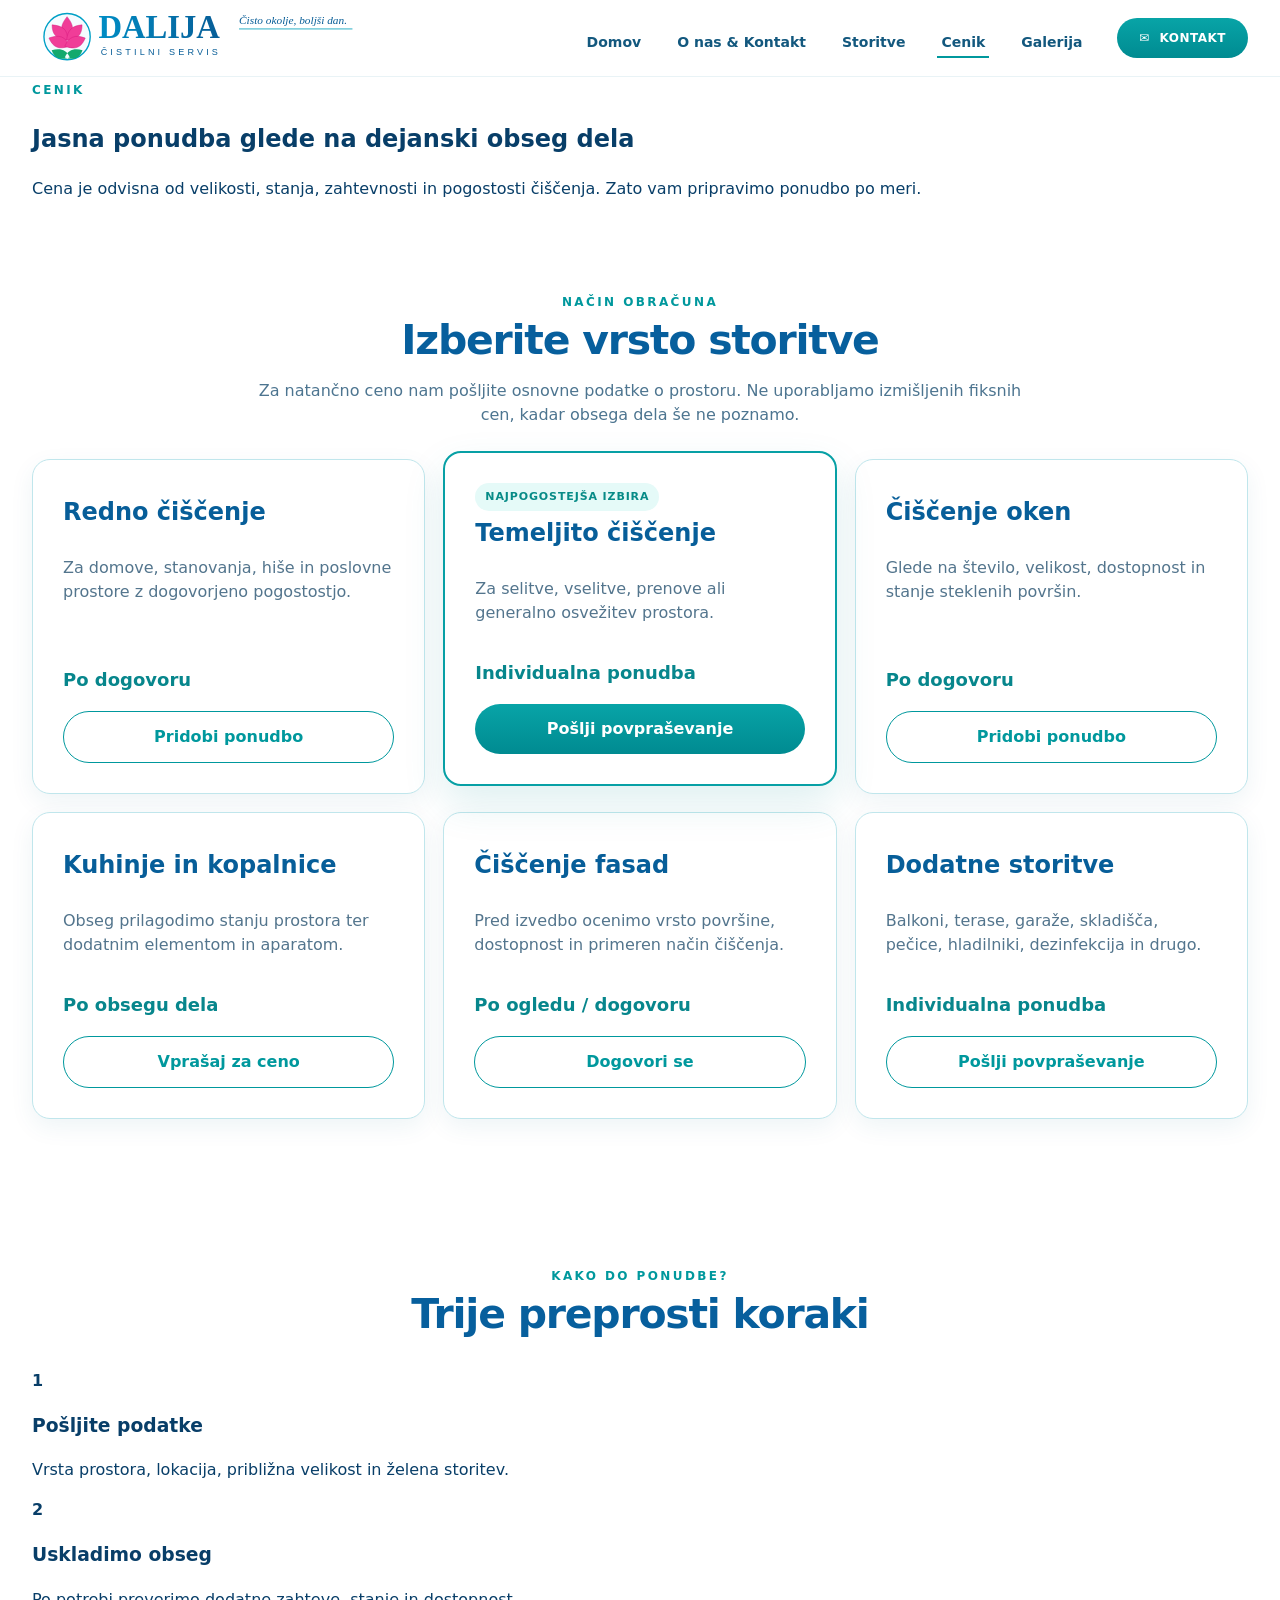
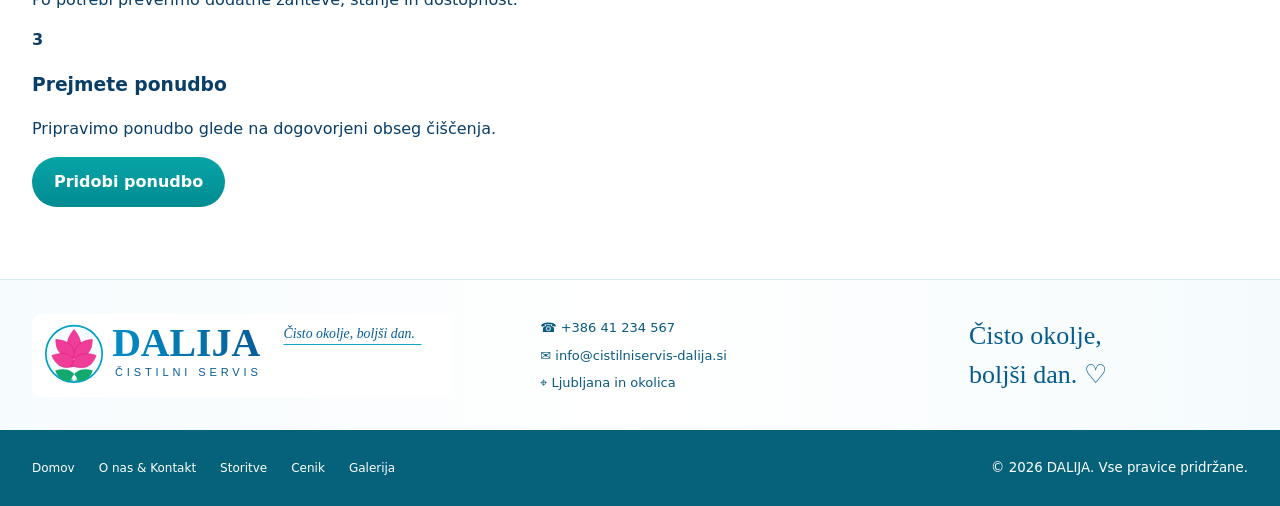
==== cenik.html @ b18b4d79 "Add dedicated Pricing page" ====
<!doctype html><html lang="sl"><head>
<meta charset="utf-8"><meta name="viewport" content="width=device-width,initial-scale=1">
<meta name="description" content="Cenik in način priprave ponudbe čistilnega servisa DALIJA.">
<title>Cenik | DALIJA</title><link rel="icon" href="assets/favicon.svg"><link rel="stylesheet" href="style.css">
</head><body><a class="skip-link" href="#main">Preskoči na vsebino</a>
<header class="site-header">
  <div class="header-inner container">
    <a class="brand" href="index.html" aria-label="DALIJA – domov">
      <img src="assets/logo.svg" alt="DALIJA čistilni servis – Čisto okolje, boljši dan.">
    </a>
    <button class="menu-toggle" type="button" aria-expanded="false" aria-controls="main-nav" aria-label="Odpri meni"><span></span><span></span><span></span></button>
    <nav class="main-nav" id="main-nav" aria-label="Glavna navigacija">
      <a href="index.html">Domov</a>
      <a href="o-nas-kontakt.html">O nas & Kontakt</a>
      <a href="storitve.html">Storitve</a>
      <a href="cenik.html" class="active">Cenik</a>
      <a href="index.html#galerija">Galerija</a>
    </nav>
    <a class="btn btn-small header-cta" href="o-nas-kontakt.html#kontakt"><span aria-hidden="true">✉</span> Kontakt</a>
  </div>
</header>
<main id="main">
<section class="page-hero page-hero-pricing"><div class="container"><span class="eyebrow">Cenik</span><h1>Jasna ponudba glede na dejanski obseg dela</h1><p>Cena je odvisna od velikosti, stanja, zahtevnosti in pogostosti čiščenja. Zato vam pripravimo ponudbo po meri.</p></div></section>
<section class="section pricing pricing-page"><div class="container">
  <div class="section-heading centered"><span>Način obračuna</span><h2>Izberite vrsto storitve</h2><p>Za natančno ceno nam pošljite osnovne podatke o prostoru. Ne uporabljamo izmišljenih fiksnih cen, kadar obsega dela še ne poznamo.</p></div>
  <div class="pricing-grid pricing-grid-page">
    <article><h3>Redno čiščenje</h3><p>Za domove, stanovanja, hiše in poslovne prostore z dogovorjeno pogostostjo.</p><strong>Po dogovoru</strong><a href="o-nas-kontakt.html#kontakt" class="btn btn-outline">Pridobi ponudbo</a></article>
    <article class="featured"><span class="tag">Najpogostejša izbira</span><h3>Temeljito čiščenje</h3><p>Za selitve, vselitve, prenove ali generalno osvežitev prostora.</p><strong>Individualna ponudba</strong><a href="o-nas-kontakt.html#kontakt" class="btn btn-primary">Pošlji povpraševanje</a></article>
    <article><h3>Čiščenje oken</h3><p>Glede na število, velikost, dostopnost in stanje steklenih površin.</p><strong>Po dogovoru</strong><a href="o-nas-kontakt.html#kontakt" class="btn btn-outline">Pridobi ponudbo</a></article>
    <article><h3>Kuhinje in kopalnice</h3><p>Obseg prilagodimo stanju prostora ter dodatnim elementom in aparatom.</p><strong>Po obsegu dela</strong><a href="o-nas-kontakt.html#kontakt" class="btn btn-outline">Vprašaj za ceno</a></article>
    <article><h3>Čiščenje fasad</h3><p>Pred izvedbo ocenimo vrsto površine, dostopnost in primeren način čiščenja.</p><strong>Po ogledu / dogovoru</strong><a href="o-nas-kontakt.html#kontakt" class="btn btn-outline">Dogovori se</a></article>
    <article><h3>Dodatne storitve</h3><p>Balkoni, terase, garaže, skladišča, pečice, hladilniki, dezinfekcija in drugo.</p><strong>Individualna ponudba</strong><a href="o-nas-kontakt.html#kontakt" class="btn btn-outline">Pošlji povpraševanje</a></article>
  </div>
</div></section>
<section class="section quote-steps"><div class="container"><div class="section-heading centered"><span>Kako do ponudbe?</span><h2>Trije preprosti koraki</h2></div>
<div class="steps-grid"><div><strong>1</strong><h3>Pošljite podatke</h3><p>Vrsta prostora, lokacija, približna velikost in želena storitev.</p></div><div><strong>2</strong><h3>Uskladimo obseg</h3><p>Po potrebi preverimo dodatne zahteve, stanje in dostopnost.</p></div><div><strong>3</strong><h3>Prejmete ponudbo</h3><p>Pripravimo ponudbo glede na dogovorjeni obseg čiščenja.</p></div></div>
<div class="center-action"><a class="btn btn-primary" href="o-nas-kontakt.html#kontakt">Pridobi ponudbo</a></div></div></section>
</main><footer class="site-footer">
  <div class="container footer-top">
    <a class="footer-brand" href="index.html"><img src="assets/logo.svg" alt="DALIJA čistilni servis"></a>
    <div class="footer-contact">
      <a href="tel:+38641234567">☎ +386 41 234 567</a>
      <a href="mailto:info@cistilniservis-dalija.si">✉ info@cistilniservis-dalija.si</a>
      <span>⌖ Ljubljana in okolica</span>
    </div>
    <div class="footer-tagline">Čisto okolje,<br>boljši dan. ♡</div>
  </div>
  <div class="footer-bottom"><div class="container">
    <nav aria-label="Navigacija v nogi"><a href="index.html">Domov</a><a href="o-nas-kontakt.html">O nas &amp; Kontakt</a><a href="storitve.html">Storitve</a><a href="cenik.html">Cenik</a><a href="index.html#galerija">Galerija</a></nav>
    <small>© <span id="year"></span> DALIJA. Vse pravice pridržane.</small>
  </div></div>
</footer><script src="script.js"></script></body></html>
---- style.css ----
:root{
  --blue:#075d97;
  --blue-dark:#064f81;
  --teal:#00989d;
  --teal-dark:#007b80;
  --cyan:#27b8d1;
  --green:#1aa773;
  --pink:#f2298f;
  --ink:#083e68;
  --muted:#4d7590;
  --line:#bfe7ef;
  --wash:#f3fbfd;
  --white:#fff;
  --shadow:0 14px 40px rgba(0,95,130,.12);
  --radius:18px;
}
*{box-sizing:border-box}
html{scroll-behavior:smooth}
body{margin:0;font-family:Inter,ui-sans-serif,system-ui,-apple-system,BlinkMacSystemFont,"Segoe UI",sans-serif;color:var(--ink);background:#fff;line-height:1.5}
img{display:block;max-width:100%}
a{color:inherit}
button,input,textarea,select{font:inherit}
button,a{outline-offset:3px}
.container{width:min(1440px,calc(100% - 64px));margin-inline:auto}
.skip-link{position:fixed;top:10px;left:10px;z-index:9999;background:#fff;color:var(--blue);padding:10px 14px;border-radius:8px;transform:translateY(-150%)}
.skip-link:focus{transform:none}
.site-header{position:sticky;top:0;z-index:100;background:rgba(255,255,255,.94);backdrop-filter:blur(14px);border-bottom:1px solid rgba(11,123,154,.09)}
.header-inner{min-height:76px;display:grid;grid-template-columns:minmax(260px,520px) 1fr auto;align-items:center;gap:22px}
.brand img{width:min(480px,100%);max-height:68px;object-fit:contain;object-position:left center}
.main-nav{display:flex;justify-content:center;gap:28px;white-space:nowrap}
.main-nav a{text-decoration:none;font-size:14px;font-weight:650;color:#13587e;padding:26px 4px 18px;position:relative}
.main-nav a::after{content:"";position:absolute;left:50%;right:50%;bottom:13px;height:2px;background:var(--teal);transition:.2s}
.main-nav a:hover::after,.main-nav a.active::after{left:0;right:0}
.btn{display:inline-flex;align-items:center;justify-content:center;gap:10px;text-decoration:none;border:0;border-radius:999px;padding:13px 22px;font-weight:800;cursor:pointer;transition:transform .2s,box-shadow .2s,background .2s,color .2s}
.btn:hover{transform:translateY(-2px);box-shadow:0 8px 24px rgba(0,119,144,.18)}
.btn-primary,.header-cta{background:linear-gradient(180deg,#08a4a7,#008b91);color:#fff}
.btn-ghost{background:rgba(255,255,255,.88);border:1px solid rgba(0,126,155,.22);color:var(--blue)}
.btn-outline{border:1px solid var(--teal);color:var(--teal);background:#fff}
.btn-small{padding:10px 18px;font-size:13px}
.header-cta{text-transform:uppercase;letter-spacing:.04em;padding:11px 22px;font-size:12px}
.menu-toggle{display:none;background:none;border:0;padding:8px}.menu-toggle span{display:block;width:28px;height:2px;background:var(--blue);margin:5px}
.hero{min-height:420px;position:relative;overflow:hidden;background:linear-gradient(90deg,#fff 0%,#fff 35%,#eefcff 60%,#fff 100%)}
.hero-photo{position:absolute;inset:0 0 0 32%;background-image:url('https://images.unsplash.com/photo-1638989795059-f4dba0a3f291?auto=format&fit=crop&fm=jpg&q=82&w=2000');background-size:cover;background-position:center}
.hero-shade{position:absolute;inset:0;background:linear-gradient(90deg,#fff 0%,rgba(255,255,255,.97) 29%,rgba(255,255,255,.68) 46%,rgba(255,255,255,.03) 76%,rgba(255,255,255,.32) 100%)}
.hero::before,.hero::after{content:"";position:absolute;width:260px;height:260px;border-radius:50%;filter:blur(1px);opacity:.32;pointer-events:none}
.hero::before{left:-100px;top:-110px;background:radial-gradient(circle at 60% 60%,#f72b8e 0 6%,#ff78b6 6% 12%,#ffd0e4 12% 23%,transparent 24%),radial-gradient(circle at 40% 35%,#96d34b 0 7%,transparent 8%)}
.hero::after{right:-80px;bottom:-100px;background:radial-gradient(circle at 50% 50%,#f72b8e 0 7%,#ff8fbe 7% 13%,#ffd4e7 13% 25%,transparent 26%),radial-gradient(circle at 20% 30%,#73ca70 0 7%,transparent 8%)}
.hero-content{position:relative;z-index:2;min-height:420px;display:flex;flex-direction:column;justify-content:center;align-items:flex-start;padding-block:36px}
.eyebrow,.section-heading>span,.modal-kicker{text-transform:uppercase;letter-spacing:.2em;font-size:12px;font-weight:900;color:var(--teal)}
.hero h1{font-family:Georgia,"Times New Roman",serif;font-weight:700;color:#075787;font-size:clamp(44px,5vw,82px);line-height:.95;margin:8px 0 14px;letter-spacing:-.045em}
.hero h1 em{font-family:"Segoe Script","Brush Script MT",cursive;font-size:.76em;font-weight:600}
.hero-content>p:not(.eyebrow){font-size:18px;max-width:500px;margin:0 0 22px;color:#144f72}
.hero-actions{display:flex;gap:12px;flex-wrap:wrap}
.hero-note{position:absolute;z-index:2;right:5.5%;top:150px;font-family:"Segoe Script","Brush Script MT",cursive;color:#005c98;font-size:30px;line-height:1.25;transform:rotate(-4deg);text-shadow:0 1px 0 white}
.trust-strip{background:linear-gradient(180deg,#fafdff,#edfafd);border-top:1px solid #e7f5f8;border-bottom:1px solid #d8f0f5}
.trust-grid{display:grid;grid-template-columns:repeat(5,1fr);min-height:98px}
.trust-item{display:flex;align-items:center;justify-content:center;gap:12px;text-align:left;padding:15px;border-right:1px solid #a9dfe9;color:#085f92}
.trust-item:last-child{border-right:0}.trust-icon{font-size:35px;color:#00a9c3;line-height:1}.trust-item:nth-child(3) .trust-icon{color:var(--pink)}.trust-item:nth-child(5) .trust-icon{color:var(--green)}
.section{padding:72px 0;position:relative}.section-heading{max-width:780px;margin-bottom:32px}.section-heading.centered{text-align:center;margin-inline:auto}.section-heading h2{font-size:clamp(30px,3.2vw,48px);line-height:1.07;color:#075f9d;margin:6px 0 12px;letter-spacing:-.03em}.section-heading p{color:var(--muted);font-size:16px}
.services{background:linear-gradient(#fff,#f8fdff);overflow:hidden}.floral{position:absolute;width:160px;height:260px;opacity:.12;background:radial-gradient(ellipse at center,#26a66d 0 12%,transparent 13%);background-size:38px 58px;transform:rotate(24deg)}.floral-left{left:-35px;top:90px}.floral-right{right:-45px;top:110px;transform:rotate(-24deg)}
.service-grid{display:grid;grid-template-columns:repeat(4,1fr);gap:16px}.service-card{background:#fff;border:1px solid #b7e4ed;border-radius:14px;overflow:hidden;box-shadow:0 6px 18px rgba(0,100,140,.07);transition:.25s}.service-card:hover{transform:translateY(-5px);box-shadow:var(--shadow)}.service-card img{width:100%;height:134px;object-fit:cover}.service-body{padding:20px;position:relative}.service-icon{position:absolute;top:-24px;left:16px;width:48px;height:48px;border-radius:50%;display:grid;place-items:center;background:#fff;border:2px solid #08adbd;color:#08a0bc;font-size:22px}.service-card h3{font-size:18px;margin:8px 0 6px;color:#08619b}.service-card p{color:#466f8d;font-size:14px;min-height:64px}.link-btn{background:none;border:0;padding:0;color:#037aaa;font-weight:800;cursor:pointer}.link-btn:hover{text-decoration:underline}.service-card-extra{background:linear-gradient(160deg,#effcff,#fff)}.service-illustration{height:134px;display:flex;align-items:center;justify-content:center;gap:20px;font-size:42px;color:#13a9b9;background:radial-gradient(circle at 50% 50%,rgba(0,173,191,.09),transparent 55%)}
.about{background:#fff}.about-grid{display:grid;grid-template-columns:1.05fr .85fr;gap:18px;align-items:stretch}.about-copy{grid-row:span 2;background:linear-gradient(135deg,#f7fdff,#fff);border:1px solid #caebf1;border-radius:18px;padding:42px}.about-copy p{color:#476e87}.about-highlight{font-weight:800;color:#075d97!important}.card-frame{border:1px solid #c5e8ee;border-radius:18px;overflow:hidden;background:#f7fdff}.about-visual img{width:100%;height:100%;min-height:210px;object-fit:cover}.equipment{display:grid;grid-template-columns:1.1fr 1fr;align-items:center}.equipment-copy{padding:24px}.equipment h3{margin:0 0 8px;color:#075f9d;font-size:22px;line-height:1.05}.equipment p{font-size:14px;color:#4f748d}.equipment img{width:100%;height:100%;object-fit:cover}.mini-features{display:flex;gap:16px;flex-wrap:wrap;color:#078b87;font-weight:700;font-size:12px}
.why{padding:34px 0;background:linear-gradient(90deg,#f0fbfd,#fff,#effbfd);border-block:1px solid #d8f0f5}.why-inner{display:grid;grid-template-columns:1fr 1.5fr;gap:42px;align-items:center}.why h2{font-size:28px;margin:4px 0}.why p{color:#55778d}.why-features{display:grid;grid-template-columns:repeat(4,1fr)}.why-features>div{text-align:center;padding:12px;border-left:1px solid #b9e3ea}.why-features strong{display:block;font-size:30px;color:#06a0a6}.why-features span{font-size:13px;color:#1d6689;font-weight:700}
.pricing{background:#fff}.pricing-grid{display:grid;grid-template-columns:repeat(3,1fr);gap:18px;align-items:stretch}.pricing-grid article{border:1px solid #c0e6ec;border-radius:18px;padding:30px;background:#fff;display:flex;flex-direction:column;box-shadow:0 8px 24px rgba(2,98,133,.07)}.pricing-grid article.featured{border:2px solid #07a0a5;transform:translateY(-8px);box-shadow:0 18px 40px rgba(0,138,145,.13)}.pricing-grid h3{font-size:24px;color:#075e99;margin:4px 0 10px}.pricing-grid p{color:#53758d;flex:1}.pricing-grid strong{font-size:18px;color:#07868c;margin:18px 0}.tag{align-self:flex-start;background:#e5faf8;color:#078b87;padding:6px 10px;border-radius:999px;font-size:11px;text-transform:uppercase;letter-spacing:.08em;font-weight:900}
.gallery{background:#f4fbfd}.gallery-grid{display:grid;grid-template-columns:repeat(3,1fr);gap:14px}.gallery-item{border:0;padding:0;border-radius:16px;overflow:hidden;cursor:zoom-in;background:#fff;box-shadow:0 8px 24px rgba(0,91,130,.08)}.gallery-item img{width:100%;aspect-ratio:16/8;object-fit:cover;transition:.25s}.gallery-item:hover img{transform:scale(1.045)}
.contact{background:linear-gradient(135deg,#fff 0%,#f2fbfd 100%)}.contact-grid{display:grid;grid-template-columns:.8fr 1.2fr;gap:28px}.contact-info{padding:10px 20px}.contact-info>p{color:#52768d}.contact-links{display:grid;gap:12px;margin-top:26px}.contact-links>a,.contact-links>div{display:flex;gap:14px;align-items:center;text-decoration:none;background:#fff;border:1px solid #c7e8ee;border-radius:14px;padding:14px 16px}.contact-links span{font-size:22px;color:#049b9e}.contact-links small{display:block;color:#638298}.contact-links strong{color:#075d97}.contact-form{background:#fff;border:1px solid #c4e7ed;border-radius:18px;padding:26px;box-shadow:var(--shadow)}.form-row{display:grid;grid-template-columns:1fr 1fr;gap:14px}.contact-form label{display:block;color:#175d7c;font-size:13px;font-weight:750;margin-bottom:14px}.contact-form input,.contact-form select,.contact-form textarea{width:100%;border:1px solid #c8e3e9;border-radius:10px;padding:12px 13px;margin-top:6px;color:#173f56;background:#fbfeff}.contact-form input:focus,.contact-form select:focus,.contact-form textarea:focus{border-color:#0aa2a5;box-shadow:0 0 0 3px rgba(10,162,165,.12);outline:0}.consent{display:flex!important;gap:8px;align-items:flex-start}.consent input{width:auto;margin-top:3px}.btn-wide{width:100%}.form-status{min-height:22px;margin:8px 0 0;font-size:13px;font-weight:700}.form-note{font-size:11px;color:#6e8a9c;margin:8px 0 0;text-align:center}
.site-footer{background:linear-gradient(90deg,#f6fbfd,#fff,#f5fbfd);border-top:1px solid #d2ebf0}.footer-top{min-height:150px;display:grid;grid-template-columns:1.2fr 1fr .7fr;gap:30px;align-items:center}.footer-brand img{max-width:420px}.footer-contact{display:grid;gap:8px;font-size:13px;color:#0a5a80}.footer-contact a{text-decoration:none}.footer-tagline{font-family:"Segoe Script","Brush Script MT",cursive;font-size:26px;color:#065c8f}.footer-bottom{background:#05627a;color:#fff}.footer-bottom .container{min-height:76px;display:flex;justify-content:space-between;align-items:center;gap:20px}.footer-bottom nav{display:flex;gap:24px}.footer-bottom a{color:#fff;text-decoration:none;font-size:12px}
dialog{border:0;border-radius:20px;box-shadow:0 28px 80px rgba(0,48,75,.28)}dialog::backdrop{background:rgba(0,34,55,.58);backdrop-filter:blur(4px)}.service-modal{width:min(700px,calc(100% - 28px));padding:36px 40px;color:#173f56}.service-modal h2{color:#075f9d;font-size:30px;margin:6px 0 16px}.service-modal ul{padding-left:20px}.service-modal li{margin:6px 0}.modal-close{position:absolute;right:14px;top:12px;border:0;background:#eef9fb;color:#075d97;width:38px;height:38px;border-radius:50%;font-size:25px;cursor:pointer}.modal-cta{margin-top:12px}.lightbox{padding:14px;width:min(1100px,calc(100% - 28px));background:#fff}.lightbox img{width:100%;max-height:82vh;object-fit:contain;border-radius:12px}
@media (max-width:1180px){.header-inner{grid-template-columns:330px 1fr auto}.main-nav{gap:16px}.service-grid{grid-template-columns:repeat(3,1fr)}.hero-note{display:none}.trust-item{font-size:13px}.footer-top{grid-template-columns:1fr 1fr}.footer-tagline{display:none}}
@media (max-width:900px){.container{width:min(100% - 32px,760px)}.site-header{position:relative}.header-inner{grid-template-columns:1fr auto;min-height:72px}.brand img{max-width:320px}.header-cta{display:none}.menu-toggle{display:block}.main-nav{position:absolute;left:0;right:0;top:72px;background:#fff;display:none;flex-direction:column;gap:0;padding:8px 16px 18px;border-bottom:1px solid #d6eef2;box-shadow:0 16px 30px rgba(0,87,119,.12)}.main-nav.open{display:flex}.main-nav a{padding:13px 8px}.main-nav a::after{display:none}.hero{min-height:520px}.hero-photo{left:0;opacity:.45}.hero-shade{background:linear-gradient(90deg,rgba(255,255,255,.98),rgba(255,255,255,.86) 60%,rgba(255,255,255,.62))}.hero-content{min-height:520px}.trust-grid{grid-template-columns:repeat(2,1fr)}.trust-item{border-bottom:1px solid #cdeaf0}.trust-item:last-child{grid-column:1/-1}.service-grid{grid-template-columns:repeat(2,1fr)}.about-grid,.why-inner,.contact-grid{grid-template-columns:1fr}.about-copy{grid-row:auto}.equipment{grid-template-columns:1fr 1fr}.pricing-grid{grid-template-columns:1fr}.pricing-grid article.featured{transform:none}.footer-top{grid-template-columns:1fr}.footer-contact{padding-bottom:20px}.gallery-grid{grid-template-columns:repeat(2,1fr)}}
@media (max-width:620px){.container{width:min(100% - 22px,560px)}.brand img{max-width:250px}.hero h1{font-size:48px}.hero-content>p:not(.eyebrow){font-size:16px}.hero-actions{width:100%}.hero-actions .btn{width:100%}.trust-grid{grid-template-columns:1fr}.trust-item,.trust-item:last-child{grid-column:auto;border-right:0;justify-content:flex-start;padding-left:28px}.section{padding:54px 0}.service-grid{grid-template-columns:1fr}.service-card img,.service-illustration{height:170px}.about-copy{padding:26px}.equipment{grid-template-columns:1fr}.equipment img{max-height:210px}.why-features{grid-template-columns:repeat(2,1fr)}.why-features>div:nth-child(odd){border-left:0}.gallery-grid{grid-template-columns:1fr}.form-row{grid-template-columns:1fr}.footer-bottom .container{padding:18px 0;flex-direction:column;align-items:flex-start}.footer-bottom nav{flex-wrap:wrap;gap:14px}.service-modal{padding:32px 22px}.footer-brand img{max-width:300px}}
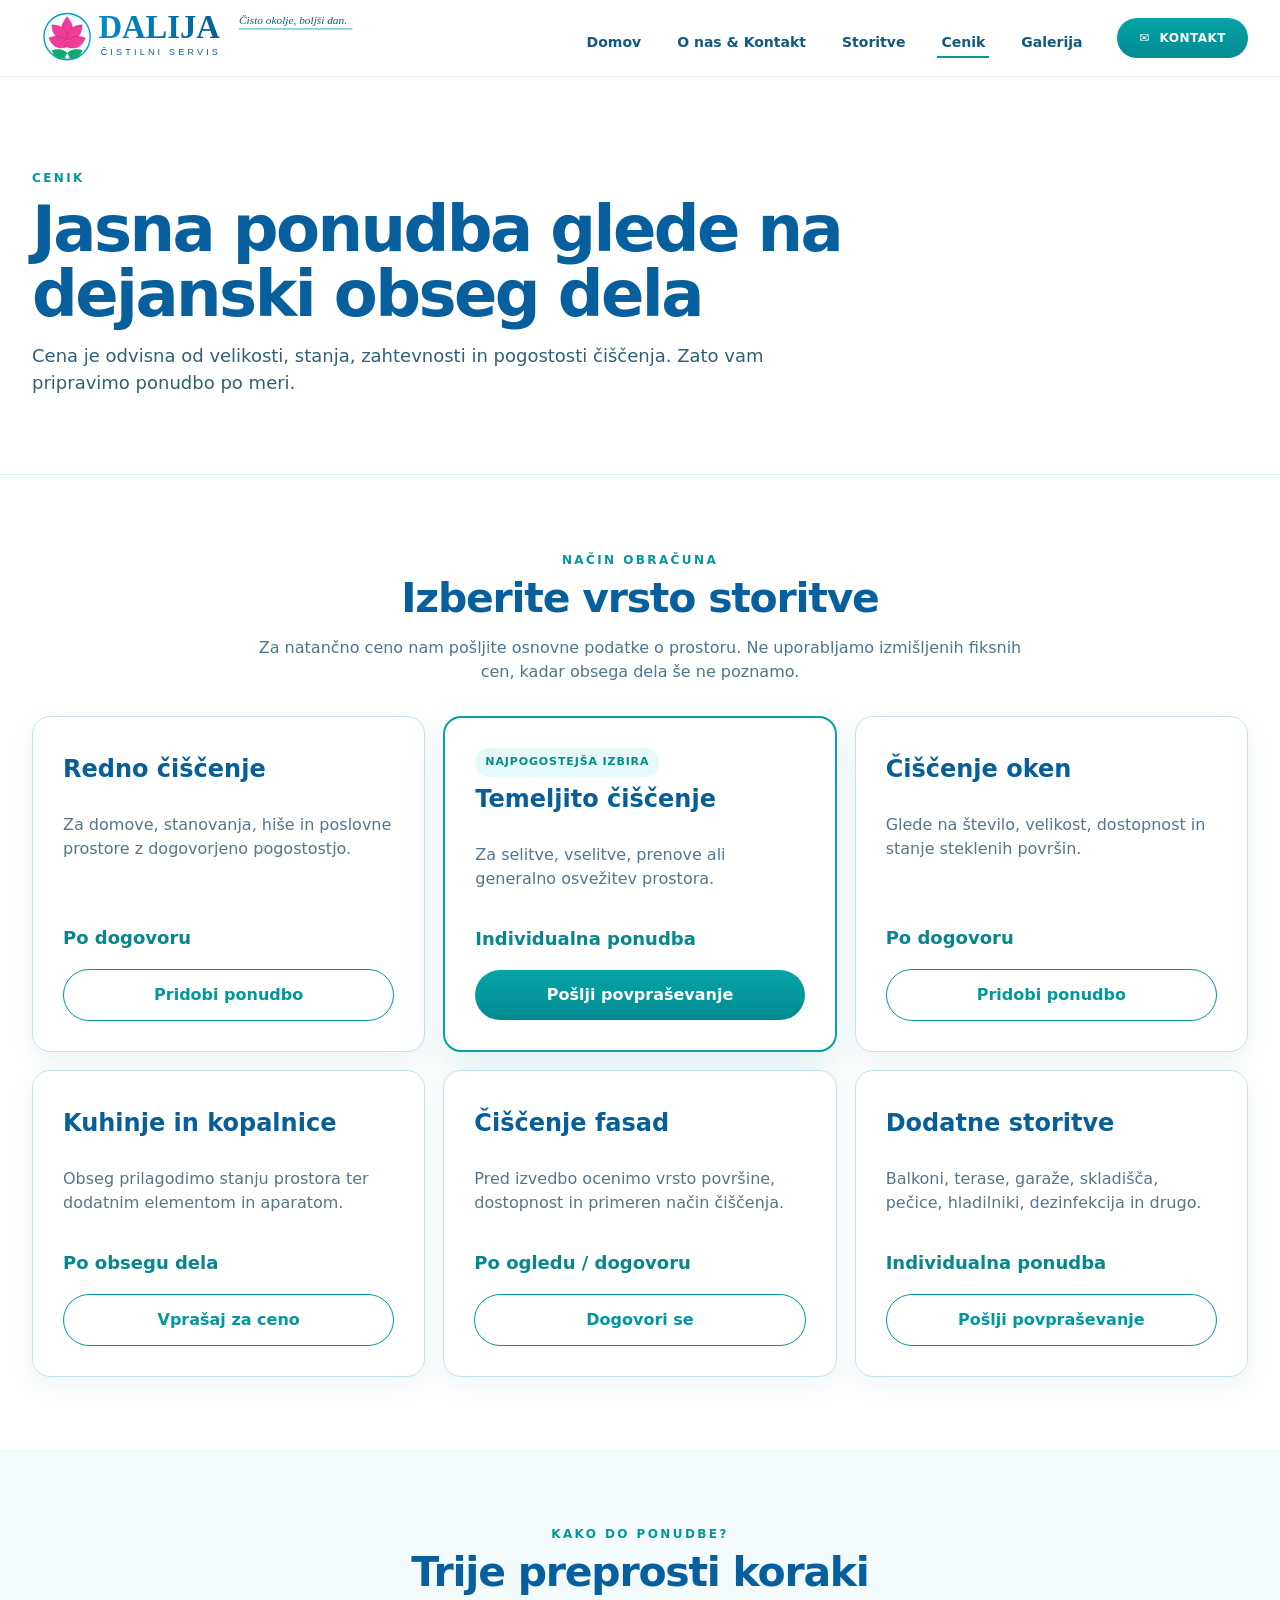
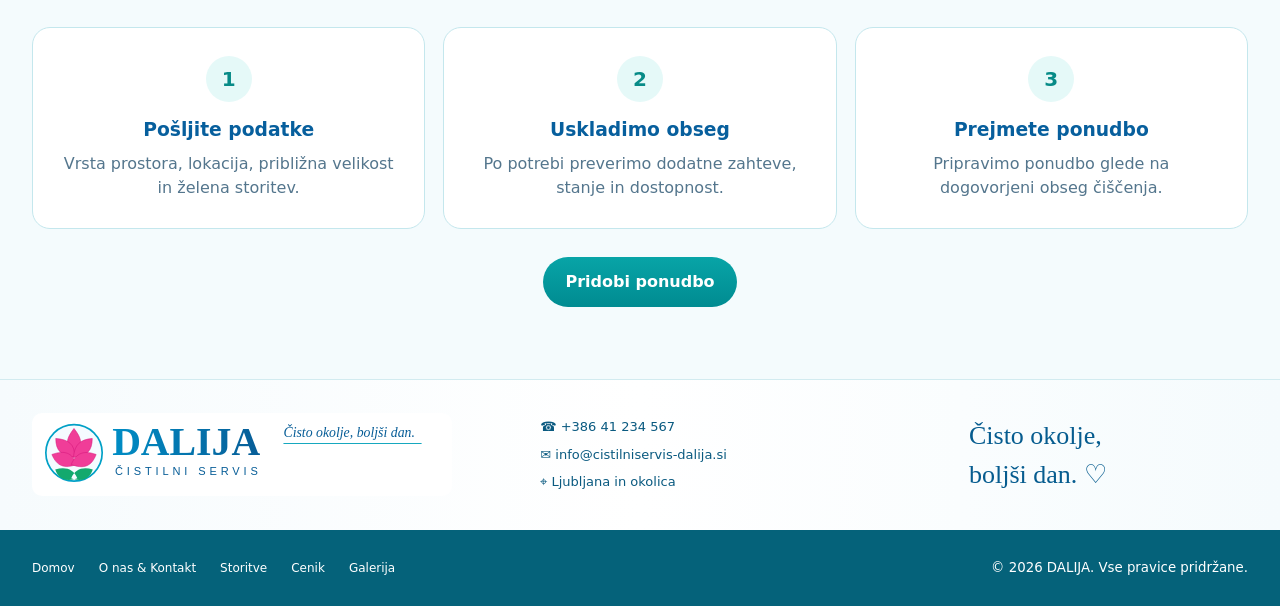
==== commit b69e3782: "Link navigation to dedicated Gallery page" ====
--- a/cenik.html
+++ b/cenik.html
@@ -14,7 +14,7 @@
       <a href="o-nas-kontakt.html">O nas & Kontakt</a>
       <a href="storitve.html">Storitve</a>
       <a href="cenik.html" class="active">Cenik</a>
-      <a href="index.html#galerija">Galerija</a>
+      <a href="galerija.html">Galerija</a>
     </nav>
     <a class="btn btn-small header-cta" href="o-nas-kontakt.html#kontakt"><span aria-hidden="true">✉</span> Kontakt</a>
   </div>
@@ -46,7 +46,7 @@
     <div class="footer-tagline">Čisto okolje,<br>boljši dan. ♡</div>
   </div>
   <div class="footer-bottom"><div class="container">
-    <nav aria-label="Navigacija v nogi"><a href="index.html">Domov</a><a href="o-nas-kontakt.html">O nas &amp; Kontakt</a><a href="storitve.html">Storitve</a><a href="cenik.html">Cenik</a><a href="index.html#galerija">Galerija</a></nav>
+    <nav aria-label="Navigacija v nogi"><a href="index.html">Domov</a><a href="o-nas-kontakt.html">O nas &amp; Kontakt</a><a href="storitve.html">Storitve</a><a href="cenik.html">Cenik</a><a href="galerija.html">Galerija</a></nav>
     <small>© <span id="year"></span> DALIJA. Vse pravice pridržane.</small>
   </div></div>
 </footer><script src="script.js"></script></body></html>
--- a/style.css
+++ b/style.css
@@ -68,4 +68,70 @@
 dialog{border:0;border-radius:20px;box-shadow:0 28px 80px rgba(0,48,75,.28)}dialog::backdrop{background:rgba(0,34,55,.58);backdrop-filter:blur(4px)}.service-modal{width:min(700px,calc(100% - 28px));padding:36px 40px;color:#173f56}.service-modal h2{color:#075f9d;font-size:30px;margin:6px 0 16px}.service-modal ul{padding-left:20px}.service-modal li{margin:6px 0}.modal-close{position:absolute;right:14px;top:12px;border:0;background:#eef9fb;color:#075d97;width:38px;height:38px;border-radius:50%;font-size:25px;cursor:pointer}.modal-cta{margin-top:12px}.lightbox{padding:14px;width:min(1100px,calc(100% - 28px));background:#fff}.lightbox img{width:100%;max-height:82vh;object-fit:contain;border-radius:12px}
 @media (max-width:1180px){.header-inner{grid-template-columns:330px 1fr auto}.main-nav{gap:16px}.service-grid{grid-template-columns:repeat(3,1fr)}.hero-note{display:none}.trust-item{font-size:13px}.footer-top{grid-template-columns:1fr 1fr}.footer-tagline{display:none}}
 @media (max-width:900px){.container{width:min(100% - 32px,760px)}.site-header{position:relative}.header-inner{grid-template-columns:1fr auto;min-height:72px}.brand img{max-width:320px}.header-cta{display:none}.menu-toggle{display:block}.main-nav{position:absolute;left:0;right:0;top:72px;background:#fff;display:none;flex-direction:column;gap:0;padding:8px 16px 18px;border-bottom:1px solid #d6eef2;box-shadow:0 16px 30px rgba(0,87,119,.12)}.main-nav.open{display:flex}.main-nav a{padding:13px 8px}.main-nav a::after{display:none}.hero{min-height:520px}.hero-photo{left:0;opacity:.45}.hero-shade{background:linear-gradient(90deg,rgba(255,255,255,.98),rgba(255,255,255,.86) 60%,rgba(255,255,255,.62))}.hero-content{min-height:520px}.trust-grid{grid-template-columns:repeat(2,1fr)}.trust-item{border-bottom:1px solid #cdeaf0}.trust-item:last-child{grid-column:1/-1}.service-grid{grid-template-columns:repeat(2,1fr)}.about-grid,.why-inner,.contact-grid{grid-template-columns:1fr}.about-copy{grid-row:auto}.equipment{grid-template-columns:1fr 1fr}.pricing-grid{grid-template-columns:1fr}.pricing-grid article.featured{transform:none}.footer-top{grid-template-columns:1fr}.footer-contact{padding-bottom:20px}.gallery-grid{grid-template-columns:repeat(2,1fr)}}
-@media (max-width:620px){.container{width:min(100% - 22px,560px)}.brand img{max-width:250px}.hero h1{font-size:48px}.hero-content>p:not(.eyebrow){font-size:16px}.hero-actions{width:100%}.hero-actions .btn{width:100%}.trust-grid{grid-template-columns:1fr}.trust-item,.trust-item:last-child{grid-column:auto;border-right:0;justify-content:flex-start;padding-left:28px}.section{padding:54px 0}.service-grid{grid-template-columns:1fr}.service-card img,.service-illustration{height:170px}.about-copy{padding:26px}.equipment{grid-template-columns:1fr}.equipment img{max-height:210px}.why-features{grid-template-columns:repeat(2,1fr)}.why-features>div:nth-child(odd){border-left:0}.gallery-grid{grid-template-columns:1fr}.form-row{grid-template-columns:1fr}.footer-bottom .container{padding:18px 0;flex-direction:column;align-items:flex-start}.footer-bottom nav{flex-wrap:wrap;gap:14px}.service-modal{padding:32px 22px}.footer-brand img{max-width:300px}}+@media (max-width:620px){.container{width:min(100% - 22px,560px)}.brand img{max-width:250px}.hero h1{font-size:48px}.hero-content>p:not(.eyebrow){font-size:16px}.hero-actions{width:100%}.hero-actions .btn{width:100%}.trust-grid{grid-template-columns:1fr}.trust-item,.trust-item:last-child{grid-column:auto;border-right:0;justify-content:flex-start;padding-left:28px}.section{padding:54px 0}.service-grid{grid-template-columns:1fr}.service-card img,.service-illustration{height:170px}.about-copy{padding:26px}.equipment{grid-template-columns:1fr}.equipment img{max-height:210px}.why-features{grid-template-columns:repeat(2,1fr)}.why-features>div:nth-child(odd){border-left:0}.gallery-grid{grid-template-columns:1fr}.form-row{grid-template-columns:1fr}.footer-bottom .container{padding:18px 0;flex-direction:column;align-items:flex-start}.footer-bottom nav{flex-wrap:wrap;gap:14px}.service-modal{padding:32px 22px}.footer-brand img{max-width:300px}}
+
+/* Dedicated pages */
+.page-hero{padding:88px 0 78px;background:
+  linear-gradient(90deg,rgba(255,255,255,.98),rgba(255,255,255,.72)),
+  url('https://images.unsplash.com/photo-1638989795059-f4dba0a3f291?auto=format&fit=crop&fm=jpg&q=82&w=2000') center/cover no-repeat;
+  border-bottom:1px solid #d9eef3}
+.page-hero .container{max-width:980px;margin-left:max(32px,calc((100vw - 1440px)/2 + 32px))}
+.page-hero h1{font-size:clamp(42px,5vw,72px);line-height:1.02;color:#075f9d;margin:8px 0 14px;letter-spacing:-.04em}
+.page-hero p{max-width:760px;font-size:18px;color:#315f79;margin:0}
+.page-hero-about{background-image:linear-gradient(90deg,rgba(255,255,255,.98),rgba(255,255,255,.68)),url('https://images.unsplash.com/photo-1641927130955-8e118b3d3306?auto=format&fit=crop&fm=jpg&q=82&w=2000')}
+.page-hero-services{background-image:linear-gradient(90deg,rgba(255,255,255,.98),rgba(255,255,255,.70)),url('https://images.unsplash.com/photo-1761679296920-b48e07e9e267?auto=format&fit=crop&fm=jpg&q=82&w=2000')}
+.page-hero-pricing{background-image:linear-gradient(90deg,rgba(255,255,255,.98),rgba(255,255,255,.72)),url('https://images.unsplash.com/photo-1774716925801-cad665240e12?auto=format&fit=crop&fm=jpg&q=82&w=2000')}
+
+.about-page-grid{display:grid;grid-template-columns:1.1fr .9fr;gap:24px;align-items:stretch}
+.about-copy-standalone{grid-row:auto}
+.why-standalone{background:linear-gradient(90deg,#f2fbfd,#fff,#f2fbfd)}
+.why-features-wide{grid-template-columns:repeat(5,1fr)}
+.why-features-wide>div:first-child{border-left:0}
+
+.services-page{background:#f7fcfd}
+.service-jump{display:flex;gap:10px;flex-wrap:wrap;justify-content:center;margin:0 auto 34px}
+.service-jump a{text-decoration:none;border:1px solid #b9e3ea;background:white;color:#075f91;border-radius:999px;padding:9px 14px;font-size:13px;font-weight:800}
+.service-jump a:hover{background:#eaf9fb;border-color:#05a0a7}
+.service-detail-list{display:grid;gap:24px}
+.service-detail{scroll-margin-top:95px;display:grid;grid-template-columns:.9fr 1.1fr;background:#fff;border:1px solid #c3e7ed;border-radius:20px;overflow:hidden;box-shadow:0 12px 34px rgba(0,93,126,.08)}
+.service-detail:nth-child(even){grid-template-columns:1.1fr .9fr}
+.service-detail:nth-child(even) .service-detail-image{order:2}
+.service-detail-image img{width:100%;height:100%;min-height:350px;object-fit:cover}
+.service-detail-copy{padding:38px}
+.service-detail-copy h2{font-size:34px;color:#075f9d;margin:4px 0 4px}
+.service-detail-copy h3{font-size:18px;color:#078a8e;margin:0 0 12px}
+.service-detail-copy p{color:#4f738b}
+.service-detail-copy ul{columns:2;column-gap:28px;padding-left:18px;margin:18px 0 24px}
+.service-detail-copy li{break-inside:avoid;margin:7px 0;color:#315f78}
+.service-cta{background:linear-gradient(100deg,#effbfd,#fff)}
+.service-cta-inner{display:flex;align-items:center;justify-content:space-between;gap:24px}
+.service-cta h2{margin:5px 0 0;color:#075f9d;font-size:34px}
+
+.pricing-page{background:#fff}
+.pricing-grid-page{grid-template-columns:repeat(3,1fr)}
+.pricing-grid-page article.featured{transform:none}
+.quote-steps{background:#f4fbfd}
+.steps-grid{display:grid;grid-template-columns:repeat(3,1fr);gap:18px}
+.steps-grid>div{background:#fff;border:1px solid #c4e7ed;border-radius:18px;padding:28px;text-align:center}
+.steps-grid strong{display:grid;place-items:center;margin:0 auto 14px;width:46px;height:46px;border-radius:50%;background:#e5f9f8;color:#078b87;font-size:20px}
+.steps-grid h3{color:#075f9d;margin:0 0 8px}
+.steps-grid p{color:#54768d;margin:0}
+.center-action{text-align:center;margin-top:28px}
+
+@media (max-width:900px){
+  .about-page-grid,.service-detail,.service-detail:nth-child(even){grid-template-columns:1fr}
+  .service-detail:nth-child(even) .service-detail-image{order:0}
+  .service-detail-image img{min-height:260px}
+  .why-features-wide{grid-template-columns:repeat(2,1fr)}
+  .why-features-wide>div{border-left:0;border-top:1px solid #b9e3ea}
+  .pricing-grid-page,.steps-grid{grid-template-columns:1fr}
+  .service-cta-inner{flex-direction:column;align-items:flex-start}
+}
+@media (max-width:620px){
+  .page-hero{padding:62px 0 54px}
+  .page-hero .container{margin-inline:auto}
+  .page-hero h1{font-size:42px}
+  .service-detail-copy{padding:26px 22px}
+  .service-detail-copy ul{columns:1}
+  .service-jump{justify-content:flex-start}
+}
